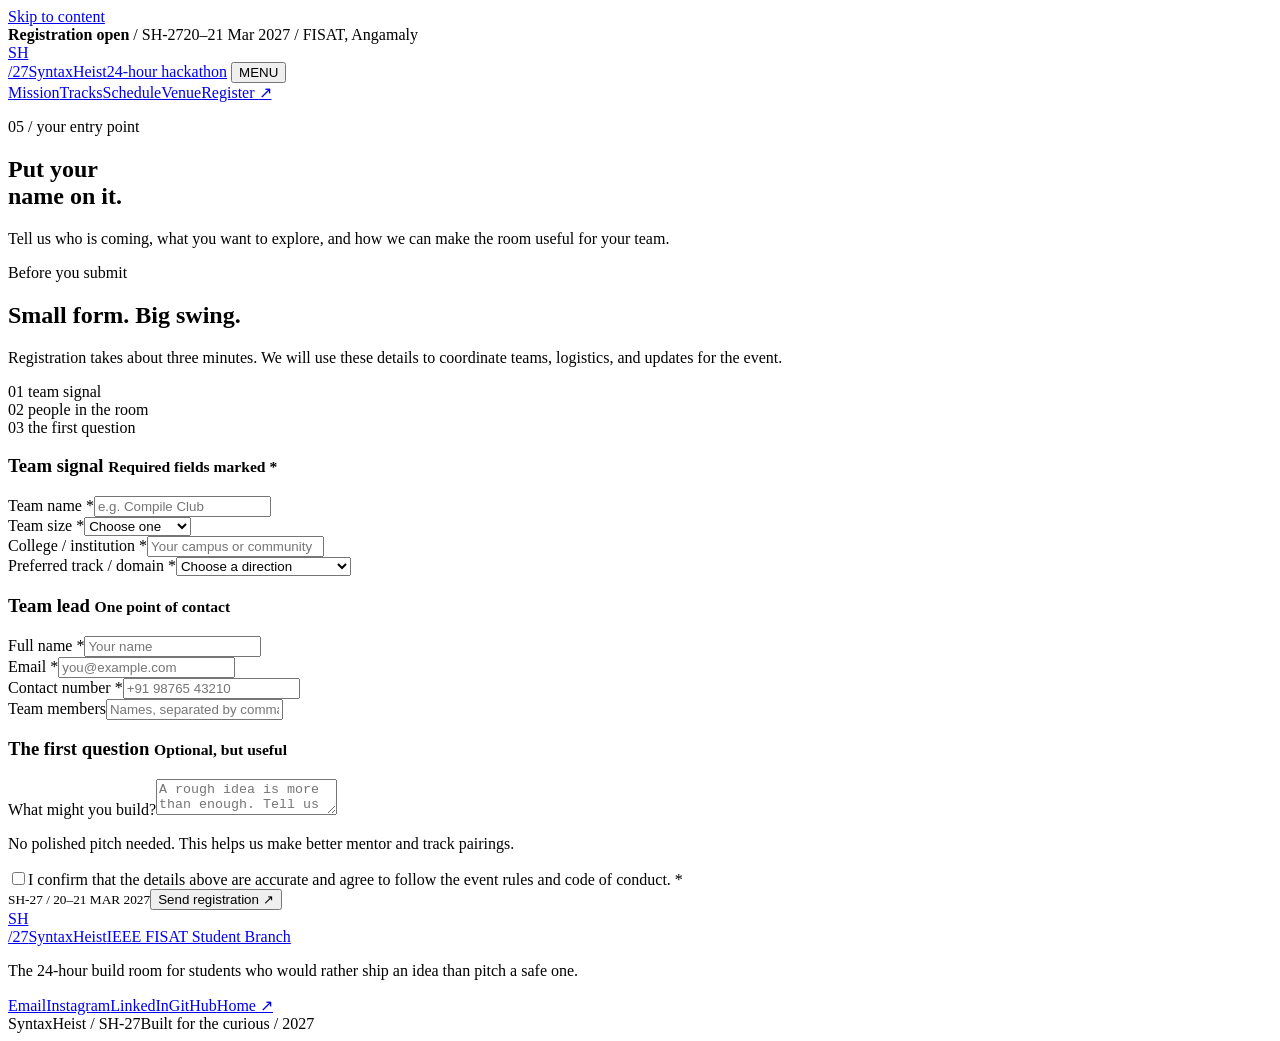
==== public/register.html @ 9d6cf353 "Build SyntaxHeist hackathon website" ====
<!doctype html>
<html lang="en">
<head>
  <meta charset="utf-8">
  <meta name="viewport" content="width=device-width, initial-scale=1">
  <meta name="description" content="Register your team for SyntaxHeist, a 24-hour hackathon by IEEE FISAT Student Branch.">
  <title>Register — SyntaxHeist</title>
  <link rel="stylesheet" href="/styles.css">
  <script src="/script.js" defer></script>
</head>
<body>
  <a class="skip-link" href="#main-content">Skip to content</a>
  <div class="page-shell">
    <div class="announcement"><div class="wrap"><span><strong>Registration open</strong> / SH-27</span><span>20–21 Mar 2027 / FISAT, Angamaly</span></div></div>
    <header class="site-header">
      <div class="wrap header-inner">
        <a class="brand" href="/" aria-label="SyntaxHeist home"><span class="brand-mark">SH<br><span>/27</span></span><span class="brand-text">SyntaxHeist<span>24-hour hackathon</span></span></a>
        <button class="menu-toggle" type="button" data-menu-toggle aria-expanded="false" aria-label="Open navigation">MENU</button>
        <nav class="site-nav" data-site-nav aria-label="Primary navigation"><a href="/#mission">Mission</a><a href="/#tracks">Tracks</a><a href="/#schedule">Schedule</a><a href="/#venue">Venue</a><a class="nav-cta" href="/register.html" aria-current="page">Register <span aria-hidden="true">↗</span></a></nav>
      </div>
    </header>

    <main id="main-content">
      <section class="page-intro">
        <div class="wrap"><p class="eyebrow">05 / your entry point</p><h1>Put your<br><span class="signal">name on it.</span></h1><p class="page-intro-dek">Tell us who is coming, what you want to explore, and how we can make the room useful for your team.</p></div>
      </section>

      <section class="form-section" aria-labelledby="registration-title">
        <div class="wrap form-shell">
          <aside class="form-aside"><p class="eyebrow">Before you submit</p><h2 id="registration-title">Small form. Big swing.</h2><p>Registration takes about three minutes. We will use these details to coordinate teams, logistics, and updates for the event.</p><div class="form-steps"><div class="form-step"><span>01</span> team signal</div><div class="form-step"><span>02</span> people in the room</div><div class="form-step"><span>03</span> the first question</div></div></aside>
          <div>
            <form class="form" data-registration-form novalidate>
              <div class="form-grid">
                <h3 class="form-section-title">Team signal <small>Required fields marked *</small></h3>
                <div class="field"><label for="teamName">Team name <span>*</span></label><input id="teamName" name="teamName" type="text" required placeholder="e.g. Compile Club"><span class="field-error" data-error-for="teamName"></span></div>
                <div class="field"><label for="teamSize">Team size <span>*</span></label><select id="teamSize" name="teamSize" required><option value="">Choose one</option><option value="1">1 — solo build</option><option value="2">2 people</option><option value="3">3 people</option><option value="4">4 people</option></select><span class="field-error" data-error-for="teamSize"></span></div>
                <div class="field"><label for="institution">College / institution <span>*</span></label><input id="institution" name="institution" type="text" required placeholder="Your campus or community"><span class="field-error" data-error-for="institution"></span></div>
                <div class="field"><label for="track">Preferred track / domain <span>*</span></label><select id="track" name="track" required><option value="">Choose a direction</option><option value="human-systems">People, access, care</option><option value="planet-place">Climate, campus, city</option><option value="open-infrastructure">Open infrastructure</option><option value="wildcard">Wildcard / something else</option></select><span class="field-error" data-error-for="track"></span></div>

                <h3 class="form-section-title">Team lead <small>One point of contact</small></h3>
                <div class="field"><label for="leaderName">Full name <span>*</span></label><input id="leaderName" name="leaderName" type="text" required autocomplete="name" placeholder="Your name"><span class="field-error" data-error-for="leaderName"></span></div>
                <div class="field"><label for="leaderEmail">Email <span>*</span></label><input id="leaderEmail" name="leaderEmail" type="email" required autocomplete="email" placeholder="you@example.com"><span class="field-error" data-error-for="leaderEmail"></span></div>
                <div class="field"><label for="contactNumber">Contact number <span>*</span></label><input id="contactNumber" name="contactNumber" type="tel" required autocomplete="tel" inputmode="tel" pattern="\+?[0-9\s()-]{7,18}" placeholder="+91 98765 43210"><span class="field-error" data-error-for="contactNumber"></span></div>
                <div class="field"><label for="members">Team members</label><input id="members" name="members" type="text" placeholder="Names, separated by commas"><span class="field-error" data-error-for="members"></span></div>

                <h3 class="form-section-title">The first question <small>Optional, but useful</small></h3>
                <div class="field full"><label for="idea">What might you build?</label><textarea id="idea" name="idea" placeholder="A rough idea is more than enough. Tell us what you keep thinking about."></textarea><span class="field-error" data-error-for="idea"></span></div>
                <p class="form-note">No polished pitch needed. This helps us make better mentor and track pairings.</p>
                <div class="check-field"><input id="rules" name="rules" type="checkbox" required><label for="rules">I confirm that the details above are accurate and agree to follow the event rules and code of conduct. <span>*</span></label></div>
                <div class="form-actions"><small>SH-27 / 20–21 MAR 2027</small><button class="button button-primary" type="submit">Send registration <span aria-hidden="true">↗</span></button></div>
              </div>
            </form>
            <div class="form-success" data-form-success hidden role="status" aria-live="polite"><p class="eyebrow">Signal received / 200 OK</p><h2>You’re on the list.</h2><p>Thanks for raising your hand. We have your registration details locally for this demo flow. The IEEE FISAT Student Branch team will follow up with event logistics and next steps.</p><a class="button button-ghost" href="/">Return to the brief <span aria-hidden="true">↗</span></a></div>
          </div>
        </div>
      </section>
    </main>

    <footer class="site-footer"><div class="wrap"><div class="footer-top"><div><a class="brand" href="/" aria-label="SyntaxHeist home"><span class="brand-mark">SH<br><span>/27</span></span><span class="brand-text">SyntaxHeist<span>IEEE FISAT Student Branch</span></span></a><p class="footer-note">The 24-hour build room for students who would rather ship an idea than pitch a safe one.</p></div><div class="footer-links"><a href="mailto:ieeefisat@fisat.ac.in">Email</a><a href="https://www.instagram.com/ieeefisat/" target="_blank" rel="noreferrer">Instagram</a><a href="https://www.linkedin.com/company/ieee-fisat-student-branch/" target="_blank" rel="noreferrer">LinkedIn</a><a href="https://github.com/IEEE-FISAT-Student-Branch" target="_blank" rel="noreferrer">GitHub</a><a href="/">Home ↗</a></div></div><div class="footer-bottom"><span>SyntaxHeist / SH-27</span><span>Built for the curious / 2027</span></div></div></footer>
  </div>
</body>
</html>
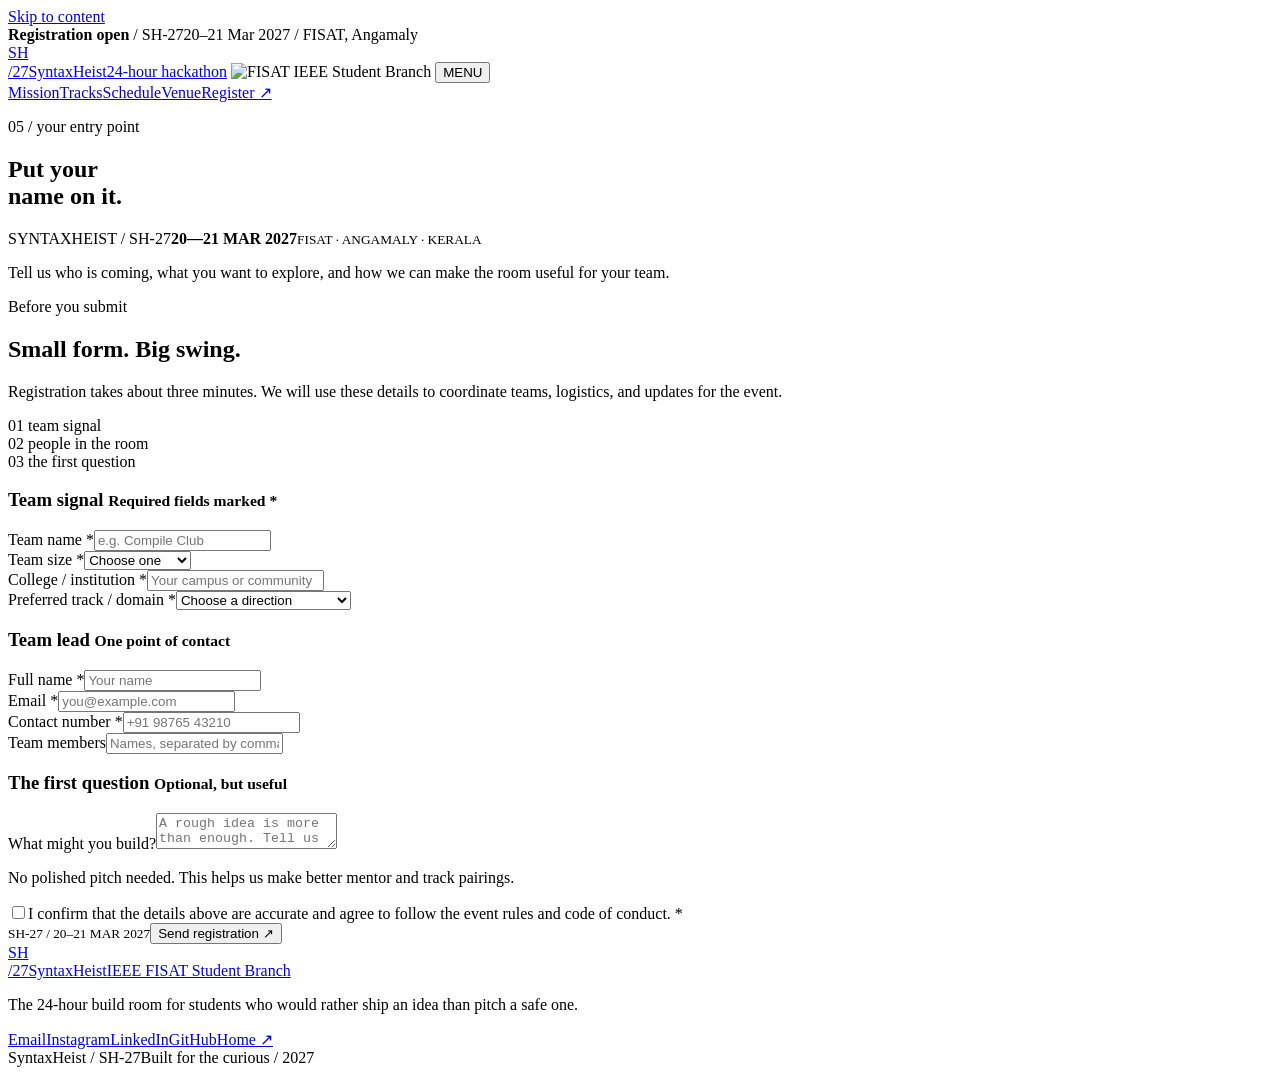
==== commit 3143c068: "Refine SyntaxHeist event UI" ====
--- a/public/register.html
+++ b/public/register.html
@@ -15,6 +15,7 @@
     <header class="site-header">
       <div class="wrap header-inner">
         <a class="brand" href="/" aria-label="SyntaxHeist home"><span class="brand-mark">SH<br><span>/27</span></span><span class="brand-text">SyntaxHeist<span>24-hour hackathon</span></span></a>
+        <img class="organizer-logo" src="/assets/fisat-ieee-student-branch.jpg" alt="FISAT IEEE Student Branch">
         <button class="menu-toggle" type="button" data-menu-toggle aria-expanded="false" aria-label="Open navigation">MENU</button>
         <nav class="site-nav" data-site-nav aria-label="Primary navigation"><a href="/#mission">Mission</a><a href="/#tracks">Tracks</a><a href="/#schedule">Schedule</a><a href="/#venue">Venue</a><a class="nav-cta" href="/register.html" aria-current="page">Register <span aria-hidden="true">↗</span></a></nav>
       </div>
@@ -22,7 +23,7 @@
 
     <main id="main-content">
       <section class="page-intro">
-        <div class="wrap"><p class="eyebrow">05 / your entry point</p><h1>Put your<br><span class="signal">name on it.</span></h1><p class="page-intro-dek">Tell us who is coming, what you want to explore, and how we can make the room useful for your team.</p></div>
+        <div class="wrap"><p class="eyebrow">05 / your entry point</p><div class="page-intro-row"><h1>Put your<br><span class="signal">name on it.</span></h1><div class="intro-ticket"><span>SYNTAXHEIST / SH-27</span><strong>20—21 MAR 2027</strong><small>FISAT · ANGAMALY · KERALA</small></div></div><p class="page-intro-dek">Tell us who is coming, what you want to explore, and how we can make the room useful for your team.</p></div>
       </section>
 
       <section class="form-section" aria-labelledby="registration-title">
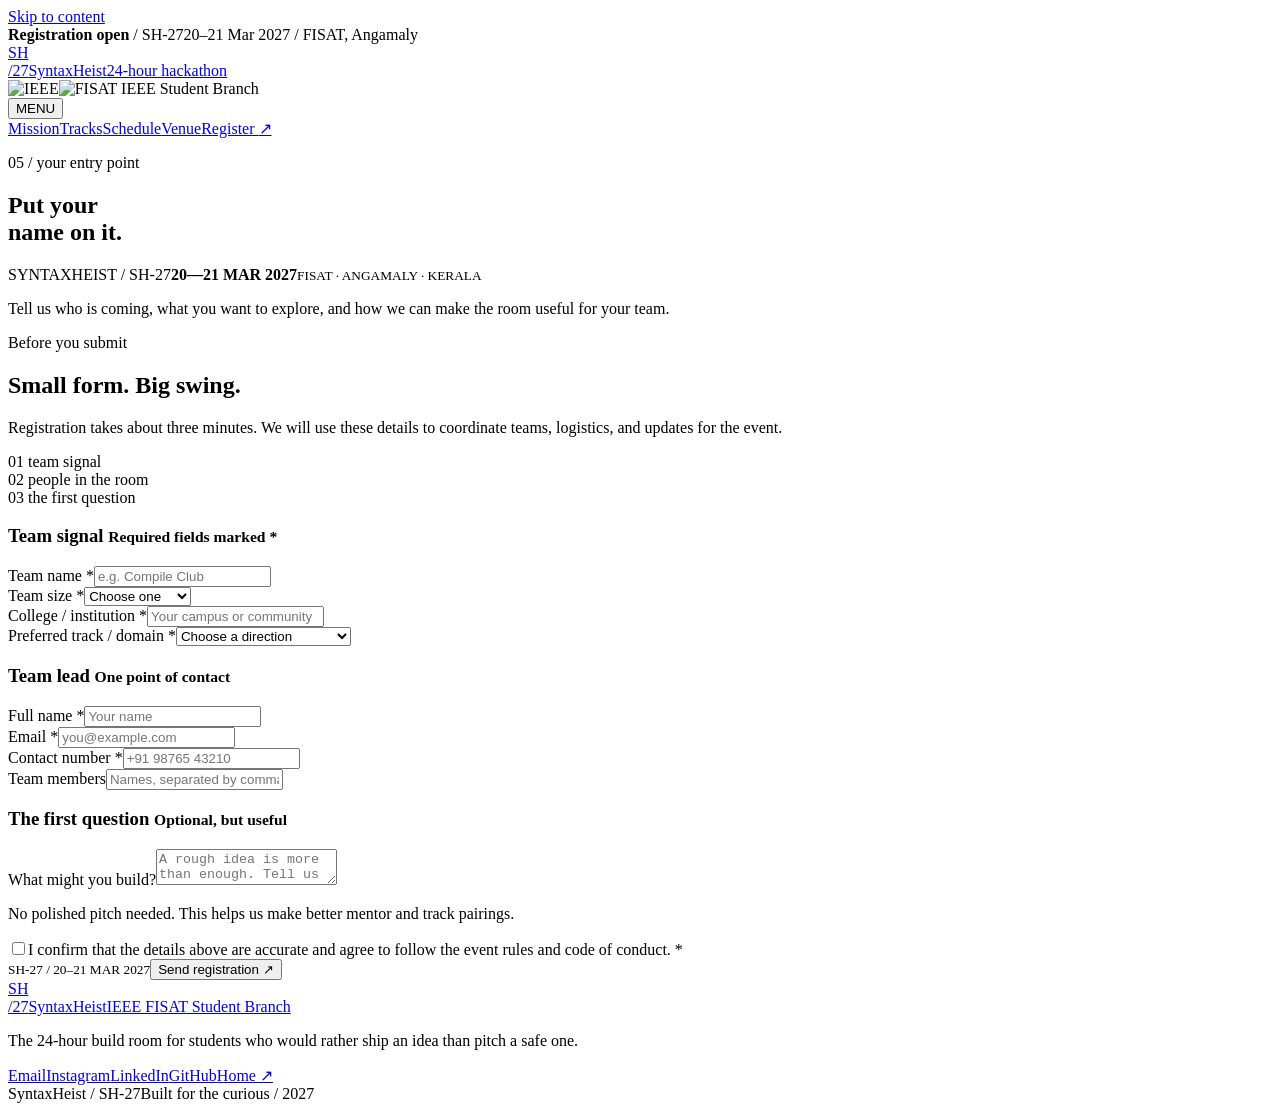
==== commit 1d9246a8: "Fix official IEEE and FISAT logo lockup" ====
--- a/public/register.html
+++ b/public/register.html
@@ -15,7 +15,7 @@
     <header class="site-header">
       <div class="wrap header-inner">
         <a class="brand" href="/" aria-label="SyntaxHeist home"><span class="brand-mark">SH<br><span>/27</span></span><span class="brand-text">SyntaxHeist<span>24-hour hackathon</span></span></a>
-        <img class="organizer-logo" src="/assets/fisat-ieee-student-branch.jpg" alt="FISAT IEEE Student Branch">
+        <div class="organizer-logo-plate" aria-label="IEEE FISAT Student Branch"><img class="ieee-logo" src="/assets/ieee-master-brand.png" alt="IEEE"><span class="logo-rule" aria-hidden="true"></span><img class="fisat-logo" src="/assets/fisat-ieee-student-branch.png" alt="FISAT IEEE Student Branch"></div>
         <button class="menu-toggle" type="button" data-menu-toggle aria-expanded="false" aria-label="Open navigation">MENU</button>
         <nav class="site-nav" data-site-nav aria-label="Primary navigation"><a href="/#mission">Mission</a><a href="/#tracks">Tracks</a><a href="/#schedule">Schedule</a><a href="/#venue">Venue</a><a class="nav-cta" href="/register.html" aria-current="page">Register <span aria-hidden="true">↗</span></a></nav>
       </div>
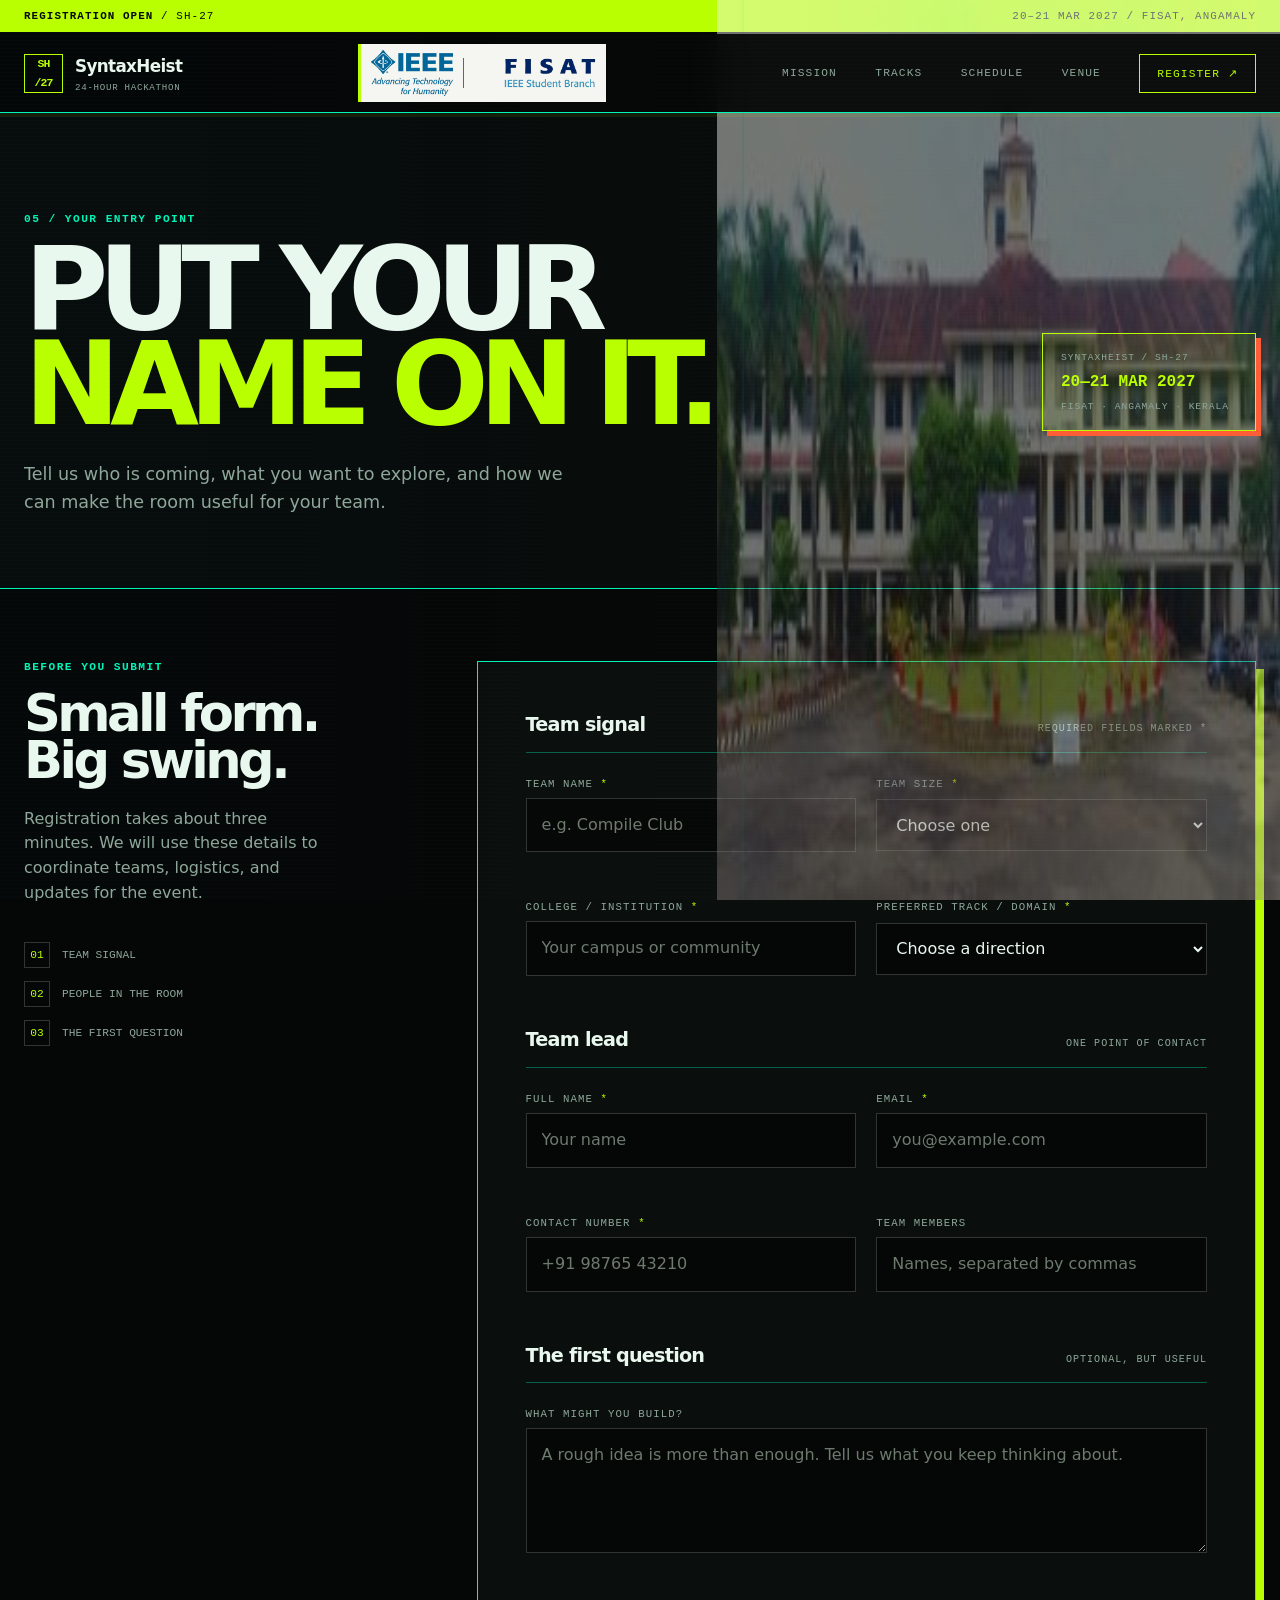
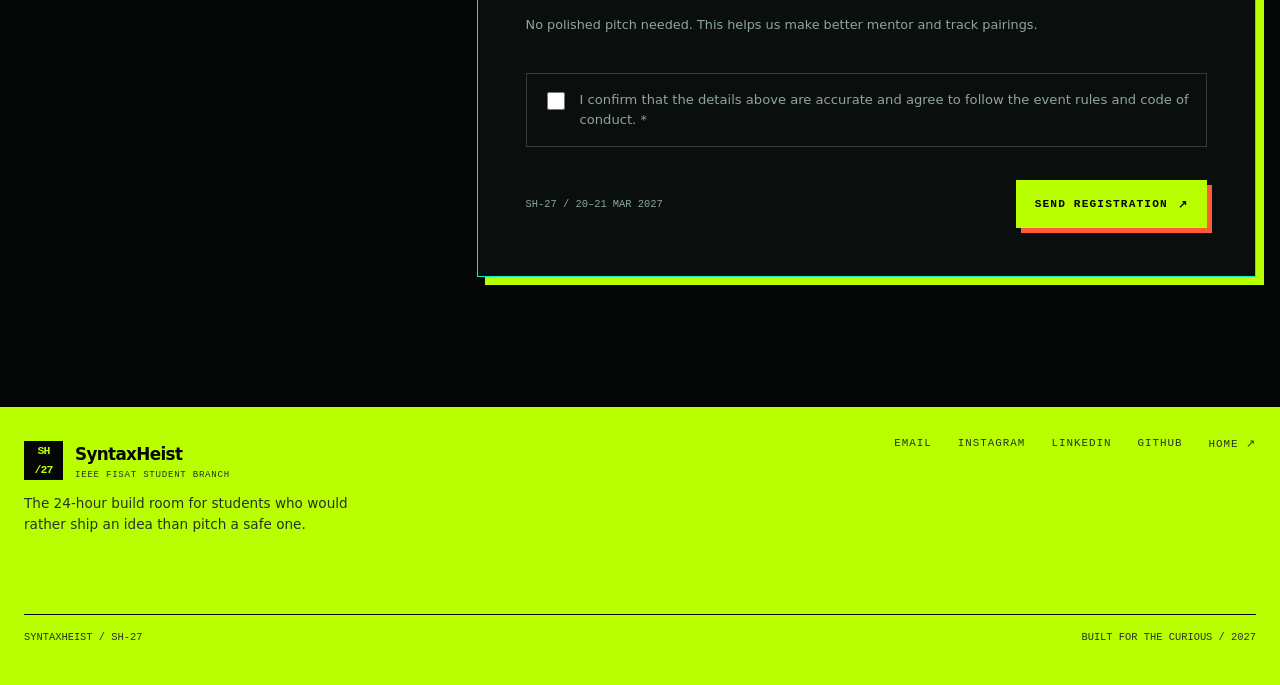
==== commit c2d90492: "Fix GitHub Pages project asset paths" ====
--- a/public/register.html
+++ b/public/register.html
@@ -5,8 +5,8 @@
   <meta name="viewport" content="width=device-width, initial-scale=1">
   <meta name="description" content="Register your team for SyntaxHeist, a 24-hour hackathon by IEEE FISAT Student Branch.">
   <title>Register — SyntaxHeist</title>
-  <link rel="stylesheet" href="/styles.css">
-  <script src="/script.js" defer></script>
+  <link rel="stylesheet" href="./styles.css">
+  <script src="./script.js" defer></script>
 </head>
 <body>
   <a class="skip-link" href="#main-content">Skip to content</a>
@@ -14,10 +14,10 @@
     <div class="announcement"><div class="wrap"><span><strong>Registration open</strong> / SH-27</span><span>20–21 Mar 2027 / FISAT, Angamaly</span></div></div>
     <header class="site-header">
       <div class="wrap header-inner">
-        <a class="brand" href="/" aria-label="SyntaxHeist home"><span class="brand-mark">SH<br><span>/27</span></span><span class="brand-text">SyntaxHeist<span>24-hour hackathon</span></span></a>
-        <div class="organizer-logo-plate" aria-label="IEEE FISAT Student Branch"><img class="ieee-logo" src="/assets/ieee-master-brand.png" alt="IEEE"><span class="logo-rule" aria-hidden="true"></span><img class="fisat-logo" src="/assets/fisat-ieee-student-branch.png" alt="FISAT IEEE Student Branch"></div>
+        <a class="brand" href="./" aria-label="SyntaxHeist home"><span class="brand-mark">SH<br><span>/27</span></span><span class="brand-text">SyntaxHeist<span>24-hour hackathon</span></span></a>
+        <div class="organizer-logo-plate" aria-label="IEEE FISAT Student Branch"><img class="ieee-logo" src="./assets/ieee-master-brand.png" alt="IEEE"><span class="logo-rule" aria-hidden="true"></span><img class="fisat-logo" src="./assets/fisat-ieee-student-branch.png" alt="FISAT IEEE Student Branch"></div>
         <button class="menu-toggle" type="button" data-menu-toggle aria-expanded="false" aria-label="Open navigation">MENU</button>
-        <nav class="site-nav" data-site-nav aria-label="Primary navigation"><a href="/#mission">Mission</a><a href="/#tracks">Tracks</a><a href="/#schedule">Schedule</a><a href="/#venue">Venue</a><a class="nav-cta" href="/register.html" aria-current="page">Register <span aria-hidden="true">↗</span></a></nav>
+        <nav class="site-nav" data-site-nav aria-label="Primary navigation"><a href="./#mission">Mission</a><a href="./#tracks">Tracks</a><a href="./#schedule">Schedule</a><a href="./#venue">Venue</a><a class="nav-cta" href="./register.html" aria-current="page">Register <span aria-hidden="true">↗</span></a></nav>
       </div>
     </header>
 
@@ -51,13 +51,13 @@
                 <div class="form-actions"><small>SH-27 / 20–21 MAR 2027</small><button class="button button-primary" type="submit">Send registration <span aria-hidden="true">↗</span></button></div>
               </div>
             </form>
-            <div class="form-success" data-form-success hidden role="status" aria-live="polite"><p class="eyebrow">Signal received / 200 OK</p><h2>You’re on the list.</h2><p>Thanks for raising your hand. We have your registration details locally for this demo flow. The IEEE FISAT Student Branch team will follow up with event logistics and next steps.</p><a class="button button-ghost" href="/">Return to the brief <span aria-hidden="true">↗</span></a></div>
+            <div class="form-success" data-form-success hidden role="status" aria-live="polite"><p class="eyebrow">Signal received / 200 OK</p><h2>You’re on the list.</h2><p>Thanks for raising your hand. We have your registration details locally for this demo flow. The IEEE FISAT Student Branch team will follow up with event logistics and next steps.</p><a class="button button-ghost" href="./">Return to the brief <span aria-hidden="true">↗</span></a></div>
           </div>
         </div>
       </section>
     </main>
 
-    <footer class="site-footer"><div class="wrap"><div class="footer-top"><div><a class="brand" href="/" aria-label="SyntaxHeist home"><span class="brand-mark">SH<br><span>/27</span></span><span class="brand-text">SyntaxHeist<span>IEEE FISAT Student Branch</span></span></a><p class="footer-note">The 24-hour build room for students who would rather ship an idea than pitch a safe one.</p></div><div class="footer-links"><a href="mailto:ieeefisat@fisat.ac.in">Email</a><a href="https://www.instagram.com/ieeefisat/" target="_blank" rel="noreferrer">Instagram</a><a href="https://www.linkedin.com/company/ieee-fisat-student-branch/" target="_blank" rel="noreferrer">LinkedIn</a><a href="https://github.com/IEEE-FISAT-Student-Branch" target="_blank" rel="noreferrer">GitHub</a><a href="/">Home ↗</a></div></div><div class="footer-bottom"><span>SyntaxHeist / SH-27</span><span>Built for the curious / 2027</span></div></div></footer>
+    <footer class="site-footer"><div class="wrap"><div class="footer-top"><div><a class="brand" href="./" aria-label="SyntaxHeist home"><span class="brand-mark">SH<br><span>/27</span></span><span class="brand-text">SyntaxHeist<span>IEEE FISAT Student Branch</span></span></a><p class="footer-note">The 24-hour build room for students who would rather ship an idea than pitch a safe one.</p></div><div class="footer-links"><a href="mailto:ieeefisat@fisat.ac.in">Email</a><a href="https://www.instagram.com/ieeefisat/" target="_blank" rel="noreferrer">Instagram</a><a href="https://www.linkedin.com/company/ieee-fisat-student-branch/" target="_blank" rel="noreferrer">LinkedIn</a><a href="https://github.com/IEEE-FISAT-Student-Branch" target="_blank" rel="noreferrer">GitHub</a><a href="./">Home ↗</a></div></div><div class="footer-bottom"><span>SyntaxHeist / SH-27</span><span>Built for the curious / 2027</span></div></div></footer>
   </div>
 </body>
 </html>
--- a/public/styles.css
+++ b/public/styles.css
@@ -0,0 +1,496 @@
+:root {
+  --ink: #080b0a;
+  --ink-soft: #101614;
+  --ink-raised: #17221e;
+  --paper: #eef3ea;
+  --paper-dim: #aab7a8;
+  --line: rgba(238, 243, 234, 0.19);
+  --line-dark: rgba(11, 15, 14, 0.18);
+  --signal: #c8ff4a;
+  --mint: #79f2ae;
+  --warning: #ffde7a;
+  --max: 1320px;
+  --sans: Inter, ui-sans-serif, system-ui, -apple-system, BlinkMacSystemFont, "Segoe UI", sans-serif;
+  --mono: "SFMono-Regular", Consolas, "Liberation Mono", Menlo, monospace;
+}
+
+* { box-sizing: border-box; }
+html { scroll-behavior: smooth; }
+body {
+  margin: 0;
+  background: radial-gradient(circle at 78% 7%, rgba(200,255,74,.07), transparent 22rem), var(--ink);
+  color: var(--paper);
+  font-family: var(--sans);
+  line-height: 1.55;
+  -webkit-font-smoothing: antialiased;
+}
+a { color: inherit; text-decoration: none; }
+button, input, select, textarea { font: inherit; }
+button, a { -webkit-tap-highlight-color: transparent; }
+:focus-visible { outline: 3px solid var(--signal); outline-offset: 4px; }
+::selection { background: var(--signal); color: var(--ink); }
+
+.page-shell { overflow: hidden; }
+.wrap { width: min(var(--max), calc(100% - 48px)); margin: 0 auto; }
+.mono { font-family: var(--mono); }
+.eyebrow { margin: 0 0 16px; color: var(--signal); font: 700 0.7rem/1.2 var(--mono); letter-spacing: 0.13em; text-transform: uppercase; }
+.muted { color: var(--paper-dim); }
+.skip-link { position: fixed; top: 12px; left: 12px; z-index: 20; padding: 10px 14px; background: var(--signal); color: var(--ink); transform: translateY(-180%); }
+.skip-link:focus { transform: translateY(0); }
+
+.announcement { border-bottom: 1px solid var(--line); background: var(--ink-soft); color: var(--paper-dim); font: 0.68rem var(--mono); letter-spacing: 0.1em; text-transform: uppercase; }
+.announcement .wrap { display: flex; justify-content: space-between; gap: 18px; padding: 10px 0; }
+.announcement strong { color: var(--signal); font-weight: 700; }
+
+.site-header { position: sticky; top: 0; z-index: 10; border-bottom: 1px solid var(--line); background: rgba(8, 11, 10, 0.82); backdrop-filter: blur(18px); }
+.header-inner { display: flex; align-items: center; justify-content: space-between; min-height: 78px; gap: 28px; }
+.brand { display: inline-flex; align-items: center; gap: 12px; font-weight: 800; letter-spacing: -0.04em; }
+.brand-mark { display: grid; place-items: center; width: 39px; height: 39px; border: 1px solid var(--signal); color: var(--signal); font: 700 0.72rem var(--mono); letter-spacing: -0.08em; }
+.brand-text { font-size: 1.05rem; }
+.brand-text span { display: block; margin-top: 2px; color: var(--paper-dim); font: 0.57rem var(--mono); letter-spacing: 0.08em; text-transform: uppercase; }
+.organizer-logo { width: 154px; height: 38px; margin-left: auto; object-fit: contain; object-position: right center; filter: grayscale(1) brightness(1.65); mix-blend-mode: screen; opacity: .8; }
+.site-nav { display: flex; align-items: center; gap: clamp(18px, 3vw, 40px); }
+.site-nav a { color: var(--paper-dim); font: 0.7rem var(--mono); letter-spacing: 0.1em; text-transform: uppercase; }
+.site-nav a:hover { color: var(--signal); }
+.site-nav .nav-cta { padding: 12px 17px; border: 1px solid var(--signal); color: var(--signal); }
+.site-nav .nav-cta:hover { background: var(--signal); color: var(--ink); }
+.menu-toggle { display: none; border: 1px solid var(--line); background: transparent; color: var(--paper); padding: 10px; }
+
+.hero { position: relative; padding: clamp(64px, 9vw, 118px) 0 110px; border-bottom: 1px solid var(--line); }
+.hero::before { position: absolute; inset: 0; z-index: -1; background-image: linear-gradient(rgba(200,255,74,.045) 1px, transparent 1px), linear-gradient(90deg, rgba(200,255,74,.045) 1px, transparent 1px); background-size: 64px 64px; mask-image: linear-gradient(to bottom, black, transparent 78%); content: ""; }
+.hero::after { position: absolute; top: 18%; right: -12%; width: 55vw; height: 55vw; max-width: 740px; max-height: 740px; z-index: -1; border: 1px solid rgba(200,255,74,.11); border-radius: 50%; box-shadow: 0 0 0 50px rgba(200,255,74,.025), 0 0 0 100px rgba(200,255,74,.017); content: ""; }
+.hero-grid { display: grid; grid-template-columns: minmax(0, 1.08fr) minmax(330px, 0.92fr); align-items: end; gap: clamp(36px, 8vw, 120px); }
+.hero-copy { max-width: 720px; }
+.hero h1 { max-width: 710px; margin: 0; font-size: clamp(4.4rem, 11vw, 9.7rem); line-height: 0.82; letter-spacing: -0.09em; text-transform: uppercase; }
+.hero h1 .outline { color: transparent; -webkit-text-stroke: 1px rgba(238,243,234,.55); }
+.hero h1 .signal { color: var(--signal); }
+.hero-stamp { display: inline-grid; grid-template-columns: auto auto auto; align-items: center; gap: 13px; margin: 24px 0 18px; padding: 8px 11px; border: 1px solid rgba(200,255,74,.35); color: var(--paper-dim); font: .62rem var(--mono); letter-spacing: .11em; text-transform: uppercase; }
+.hero-stamp strong { color: var(--signal); font-weight: 700; }
+.hero-dek { max-width: 520px; margin: 34px 0 0; color: var(--paper-dim); font-size: clamp(1.05rem, 1.8vw, 1.35rem); }
+.hero-actions { display: flex; flex-wrap: wrap; align-items: center; gap: 18px; margin-top: 36px; }
+.button { display: inline-flex; align-items: center; justify-content: center; min-height: 48px; gap: 10px; padding: 0 18px; border: 1px solid transparent; cursor: pointer; font: 700 0.7rem var(--mono); letter-spacing: .1em; text-transform: uppercase; transition: transform .18s ease, background .18s ease, color .18s ease, border-color .18s ease; }
+.button:hover { transform: translateY(-3px); }
+.button-primary { background: var(--signal); color: var(--ink); }
+.button-primary:hover { background: var(--paper); }
+.button-ghost { border-color: var(--line); color: var(--paper); }
+.button-ghost:hover { border-color: var(--signal); color: var(--signal); }
+.text-link { border-bottom: 1px solid currentColor; color: var(--signal); font: 700 .73rem var(--mono); letter-spacing: .08em; text-transform: uppercase; }
+.text-link:hover { color: var(--paper); }
+.hero-meta { display: grid; grid-template-columns: repeat(3, 1fr); max-width: 600px; margin-top: 50px; border-top: 1px solid var(--line); border-bottom: 1px solid var(--line); }
+.hero-meta div { display: grid; gap: 8px; padding: 15px 14px 14px 0; border-right: 1px solid var(--line); }
+.hero-meta div + div { padding-left: 14px; }
+.hero-meta div:last-child { border-right: 0; }
+.hero-meta span { color: var(--signal); font: .6rem var(--mono); letter-spacing: .12em; }
+.hero-meta strong { color: var(--paper); font-size: .86rem; letter-spacing: -.02em; }
+
+.hero-console { position: relative; min-height: 392px; padding: 24px; border: 1px solid var(--line); background: linear-gradient(145deg, rgba(23,34,30,.92), rgba(10,14,13,.88)); box-shadow: 18px 18px 0 rgba(200,255,74,.05); }
+.hero-console::before, .hero-console::after { position: absolute; width: 13px; height: 13px; border-color: var(--signal); border-style: solid; content: ""; }
+.hero-console::before { top: -1px; left: -1px; border-width: 1px 0 0 1px; }
+.hero-console::after { right: -1px; bottom: -1px; border-width: 0 1px 1px 0; }
+.console-top { display: flex; justify-content: space-between; padding-bottom: 14px; border-bottom: 1px solid var(--line); color: var(--paper-dim); font: .65rem var(--mono); letter-spacing: .08em; text-transform: uppercase; }
+.organizer-lockup { display: flex; align-items: center; gap: 12px; margin-top: 18px; color: var(--paper-dim); font: .6rem var(--mono); letter-spacing: .08em; text-transform: uppercase; }
+.organizer-lockup img { width: 116px; height: 29px; object-fit: contain; object-position: left center; filter: grayscale(1) brightness(1.8); mix-blend-mode: screen; opacity: .76; }
+.live-dot { display: inline-block; width: 7px; height: 7px; margin-right: 8px; border-radius: 50%; background: var(--signal); box-shadow: 0 0 0 5px rgba(200,255,74,.12); animation: pulse 2.2s ease-in-out infinite; }
+.console-time { display: grid; grid-template-columns: repeat(3, 1fr); gap: 8px; margin: 38px 0 30px; }
+.time-block { position: relative; padding: 18px 12px 14px; background: var(--ink); text-align: center; }
+.time-block::before { position: absolute; top: 0; right: 0; width: 7px; height: 7px; background: var(--signal); content: ""; }
+.time-block strong { display: block; color: var(--signal); font: 700 clamp(2.6rem, 5vw, 4rem)/1 var(--mono); letter-spacing: -.12em; }
+.time-block span { display: block; margin-top: 10px; color: var(--paper-dim); font: .62rem var(--mono); letter-spacing: .12em; text-transform: uppercase; }
+.console-log { display: grid; gap: 12px; color: var(--paper-dim); font: .7rem/1.35 var(--mono); }
+.console-log p { margin: 0; }
+.console-log b { color: var(--mint); font-weight: 400; }
+.console-log .cursor { color: var(--signal); }
+
+.section { padding: clamp(78px, 10vw, 132px) 0; border-bottom: 1px solid var(--line); }
+.section-heading { display: grid; grid-template-columns: minmax(200px, .55fr) minmax(0, 1fr); gap: 40px; margin-bottom: 58px; }
+.section-heading h2 { max-width: 650px; margin: 0; font-size: clamp(2.4rem, 5vw, 5.2rem); line-height: .92; letter-spacing: -.07em; text-wrap: balance; }
+.section-heading .lead { max-width: 550px; margin: 0; color: var(--paper-dim); font-size: 1.08rem; }
+.rule-label { display: flex; align-items: center; gap: 10px; color: var(--paper-dim); font: .68rem var(--mono); letter-spacing: .1em; text-transform: uppercase; }
+.rule-label::before { display: block; width: 24px; height: 1px; background: var(--signal); content: ""; }
+
+.facts { display: grid; grid-template-columns: repeat(4, 1fr); border-top: 1px solid var(--line); border-bottom: 1px solid var(--line); }
+.fact { min-height: 132px; padding: 24px; border-right: 1px solid var(--line); }
+.fact:last-child { border-right: 0; }
+.fact strong { display: block; margin-bottom: 12px; color: var(--signal); font-size: 1.35rem; line-height: 1.1; letter-spacing: -.04em; }
+.fact span { color: var(--paper-dim); font: .68rem/1.4 var(--mono); letter-spacing: .08em; text-transform: uppercase; }
+
+.about-layout { display: grid; grid-template-columns: .75fr 1.25fr; gap: clamp(36px, 9vw, 140px); align-items: start; }
+.about-layout .big-note { margin: 0; font-size: clamp(2rem, 4vw, 4rem); line-height: .98; letter-spacing: -.07em; }
+.about-copy { max-width: 590px; color: var(--paper-dim); }
+.about-copy p { margin: 0 0 20px; }
+.about-copy .callout { padding: 20px 0 0 20px; border-left: 2px solid var(--signal); color: var(--paper); }
+
+.track-grid { display: grid; grid-template-columns: repeat(2, 1fr); gap: 1px; border: 1px solid var(--line); background: var(--line); }
+.track { position: relative; min-height: 238px; padding: 28px; background: var(--ink); transition: background .2s ease, transform .2s ease; }
+.track:hover { z-index: 1; background: var(--ink-raised); transform: translateY(-4px); }
+.track::after { position: absolute; top: 28px; right: 28px; color: var(--signal); font: .7rem var(--mono); content: attr(data-index); }
+.track h3 { max-width: 320px; margin: 62px 0 12px; font-size: clamp(1.55rem, 3vw, 2.4rem); line-height: .98; letter-spacing: -.06em; }
+.track p { max-width: 370px; margin: 0; color: var(--paper-dim); }
+.track .track-tag { color: var(--mint); font: .65rem var(--mono); letter-spacing: .12em; text-transform: uppercase; }
+
+.prize-layout { display: grid; grid-template-columns: 1.15fr .85fr; gap: 1px; border: 1px solid var(--line); background: var(--line); }
+.prize-feature, .prize-list { background: var(--ink); }
+.prize-feature { min-height: 360px; padding: 36px; display: flex; flex-direction: column; justify-content: space-between; }
+.prize-feature .amount { color: var(--signal); font: 700 clamp(4rem, 9vw, 8rem)/.9 var(--mono); letter-spacing: -.15em; }
+.prize-feature h3 { max-width: 410px; margin: 0; font-size: 2rem; line-height: .95; letter-spacing: -.06em; }
+.prize-list { display: grid; }
+.prize-row { display: grid; grid-template-columns: 70px 1fr; align-items: center; gap: 15px; min-height: 90px; padding: 18px 24px; border-bottom: 1px solid var(--line); }
+.prize-row:last-child { border-bottom: 0; }
+.prize-row strong { color: var(--signal); font: 1rem var(--mono); }
+.prize-row h4 { margin: 0 0 3px; font-size: 1rem; }
+.prize-row p { margin: 0; color: var(--paper-dim); font-size: .84rem; }
+
+.timeline { border-left: 1px solid var(--line); }
+.timeline-item { display: grid; grid-template-columns: 140px 1fr 1fr; gap: 28px; padding: 28px 0 28px 30px; border-bottom: 1px solid var(--line); }
+.timeline-item:last-child { border-bottom: 0; }
+.timeline-time { color: var(--signal); font: 700 .75rem var(--mono); letter-spacing: .05em; }
+.timeline-item h3 { margin: 0; font-size: 1.3rem; line-height: 1.1; letter-spacing: -.04em; }
+.timeline-item p { margin: 0; color: var(--paper-dim); }
+
+.venue-band { display: grid; grid-template-columns: 1fr .8fr; gap: clamp(40px, 10vw, 160px); align-items: end; }
+.venue-band h2 { max-width: 620px; margin: 0 0 26px; font-size: clamp(3rem, 7vw, 7.3rem); line-height: .84; letter-spacing: -.09em; }
+.venue-band address { max-width: 420px; color: var(--paper-dim); font-style: normal; }
+.venue-card { min-height: 275px; padding: 25px; border: 1px solid var(--line); background: radial-gradient(circle at 72% 28%, rgba(200,255,74,.17), transparent 30%), var(--ink-raised); box-shadow: 18px 18px 0 rgba(200,255,74,.05); }
+.venue-photo { display: block; width: 100%; height: 88px; object-fit: cover; filter: grayscale(1) contrast(1.15); opacity: .78; }
+.venue-map { display: flex; align-items: flex-end; justify-content: space-between; min-height: 225px; background-image: linear-gradient(rgba(238,243,234,.09) 1px, transparent 1px), linear-gradient(90deg, rgba(238,243,234,.09) 1px, transparent 1px); background-size: 31px 31px; }
+.venue-pin { display: grid; place-items: center; width: 54px; height: 54px; margin: auto; border: 1px solid var(--signal); border-radius: 50%; background: var(--signal); color: var(--ink); font: .7rem var(--mono); box-shadow: 0 0 0 12px rgba(200,255,74,.1); }
+.venue-meta { margin-top: 15px; color: var(--paper-dim); font: .66rem var(--mono); letter-spacing: .08em; text-transform: uppercase; }
+
+.faq-grid { display: grid; grid-template-columns: .5fr 1.5fr; gap: 80px; }
+.faq-intro h2 { margin: 0; font-size: clamp(2.4rem, 5vw, 5rem); line-height: .9; letter-spacing: -.08em; }
+.faq-list details { border-top: 1px solid var(--line); }
+.faq-list details:last-child { border-bottom: 1px solid var(--line); }
+.faq-list summary { display: flex; justify-content: space-between; gap: 20px; padding: 22px 0; cursor: pointer; list-style: none; font-size: 1.1rem; font-weight: 700; letter-spacing: -.03em; }
+.faq-list summary::-webkit-details-marker { display: none; }
+.faq-list summary::after { color: var(--signal); font: 1rem var(--mono); content: "+"; }
+.faq-list details[open] summary::after { content: "−"; }
+.faq-list details p { max-width: 690px; margin: -4px 0 24px; color: var(--paper-dim); }
+
+.site-footer { padding: 30px 0 42px; background: var(--ink-soft); }
+.footer-top { display: flex; justify-content: space-between; gap: 32px; align-items: flex-start; }
+.footer-note { max-width: 330px; color: var(--paper-dim); font-size: .85rem; }
+.footer-links { display: flex; flex-wrap: wrap; justify-content: flex-end; gap: 14px 26px; }
+.footer-links a { color: var(--paper-dim); font: .68rem var(--mono); letter-spacing: .09em; text-transform: uppercase; }
+.footer-links a:hover { color: var(--signal); }
+.footer-bottom { display: flex; justify-content: space-between; gap: 20px; margin-top: 65px; padding-top: 16px; border-top: 1px solid var(--line); color: var(--paper-dim); font: .65rem var(--mono); text-transform: uppercase; }
+
+.page-intro { padding: 100px 0 72px; border-bottom: 1px solid var(--line); background: linear-gradient(90deg, transparent 0 58%, rgba(200,255,74,.045) 58% 58.1%, transparent 58.1%); }
+.page-intro-row { display: flex; align-items: flex-end; justify-content: space-between; gap: 36px; }
+.page-intro h1 { max-width: 890px; margin: 0; font-size: clamp(3.7rem, 9vw, 9rem); line-height: .82; letter-spacing: -.09em; text-transform: uppercase; }
+.page-intro h1 .signal { color: var(--signal); }
+.intro-ticket { display: grid; gap: 10px; min-width: 214px; padding: 18px; border: 1px solid rgba(200,255,74,.4); background: rgba(200,255,74,.06); }
+.intro-ticket span, .intro-ticket small { color: var(--paper-dim); font: .6rem var(--mono); letter-spacing: .1em; }
+.intro-ticket strong { color: var(--signal); font: 700 1rem var(--mono); }
+.page-intro-dek { max-width: 560px; margin: 30px 0 0; color: var(--paper-dim); font-size: 1.1rem; }
+.form-section { padding: 72px 0 130px; }
+.form-shell { display: grid; grid-template-columns: .62fr 1.38fr; gap: clamp(40px, 8vw, 120px); align-items: start; }
+.form-aside { position: sticky; top: 32px; }
+.form-aside h2 { margin: 0 0 22px; font-size: clamp(2.1rem, 4vw, 4rem); line-height: .92; letter-spacing: -.07em; }
+.form-aside p { max-width: 300px; color: var(--paper-dim); }
+.form-steps { display: grid; gap: 13px; margin-top: 36px; }
+.form-step { display: flex; align-items: center; gap: 12px; color: var(--paper-dim); font: .7rem var(--mono); text-transform: uppercase; }
+.form-step span { display: grid; place-items: center; width: 26px; height: 26px; border: 1px solid var(--line); color: var(--signal); }
+.form { padding: clamp(24px, 4vw, 48px); border: 1px solid var(--line); background: var(--ink-soft); }
+.form-grid { display: grid; grid-template-columns: repeat(2, 1fr); gap: 25px 20px; }
+.form-section-title { grid-column: 1 / -1; display: flex; align-items: baseline; justify-content: space-between; gap: 20px; margin: 0; padding-bottom: 12px; border-bottom: 1px solid var(--line); font-size: 1.2rem; letter-spacing: -.04em; }
+.form-section-title small { color: var(--paper-dim); font: .63rem var(--mono); letter-spacing: .1em; text-transform: uppercase; }
+.field { display: grid; gap: 8px; }
+.field.full { grid-column: 1 / -1; }
+.field label { color: var(--paper-dim); font: .67rem var(--mono); letter-spacing: .1em; text-transform: uppercase; }
+.field label span { color: var(--signal); }
+.field input, .field select, .field textarea { width: 100%; border: 1px solid var(--line); border-radius: 0; background: var(--ink); color: var(--paper); padding: 14px 15px; }
+.field textarea { min-height: 125px; resize: vertical; }
+.field input::placeholder, .field textarea::placeholder { color: #6d7a6e; }
+.field input:focus, .field select:focus, .field textarea:focus { border-color: var(--signal); outline: none; }
+.field input.has-error, .field select.has-error, .field textarea.has-error { border-color: #ff8c7a; }
+.field-error { min-height: 16px; color: #ff9d8a; font: .65rem var(--mono); }
+.form-note { grid-column: 1 / -1; color: var(--paper-dim); font-size: .8rem; }
+.check-field { grid-column: 1 / -1; display: flex; align-items: flex-start; gap: 12px; padding: 16px; border: 1px solid var(--line); }
+.check-field input { flex: 0 0 auto; width: 18px; height: 18px; margin-top: 2px; accent-color: var(--signal); }
+.check-field label { color: var(--paper-dim); font-size: .82rem; }
+.check-field label a { color: var(--signal); text-decoration: underline; }
+.form-actions { grid-column: 1 / -1; display: flex; justify-content: space-between; align-items: center; gap: 20px; margin-top: 8px; }
+.form-actions small { color: var(--paper-dim); font: .65rem var(--mono); }
+.form-success { padding: 40px; border: 1px solid var(--signal); background: rgba(200,255,74,.08); }
+.form-success[hidden] { display: none; }
+.form-success h2 { margin: 0 0 15px; color: var(--signal); font-size: clamp(2.2rem, 5vw, 4rem); line-height: .9; letter-spacing: -.07em; }
+.form-success p { max-width: 480px; color: var(--paper-dim); }
+
+@keyframes pulse { 0%, 100% { opacity: 1; transform: scale(1); } 50% { opacity: .55; transform: scale(.75); } }
+@media (prefers-reduced-motion: reduce) { *, *::before, *::after { scroll-behavior: auto !important; animation: none !important; transition: none !important; } }
+@media (max-width: 900px) {
+  .hero-grid, .about-layout, .prize-layout, .venue-band, .faq-grid, .form-shell { grid-template-columns: 1fr; }
+  .hero-console { max-width: 620px; }
+  .section-heading { grid-template-columns: 1fr; gap: 20px; }
+  .venue-card { max-width: 620px; }
+  .form-aside { position: static; }
+}
+@media (max-width: 700px) {
+  .wrap { width: min(var(--max), calc(100% - 32px)); }
+  .announcement .wrap, .footer-top, .footer-bottom { display: block; }
+  .announcement .wrap span:last-child { display: none; }
+  .header-inner { min-height: 68px; }
+  .organizer-logo { display: none; }
+  .menu-toggle { display: block; }
+  .site-nav { position: absolute; top: 68px; right: 16px; left: 16px; display: none; align-items: stretch; flex-direction: column; gap: 0; padding: 8px; border: 1px solid var(--line); background: var(--ink-soft); }
+  .site-nav.is-open { display: flex; }
+  .site-nav a { padding: 13px 12px; }
+  .site-nav .nav-cta { text-align: center; }
+  .hero { padding-top: 74px; padding-bottom: 74px; }
+  .hero h1 { font-size: clamp(4rem, 19vw, 7rem); }
+  .hero-stamp { grid-template-columns: 1fr; gap: 6px; }
+  .hero-meta { grid-template-columns: 1fr; }
+  .hero-meta div, .hero-meta div + div { padding: 12px 0; border-right: 0; border-bottom: 1px solid var(--line); }
+  .hero-meta div:last-child { border-bottom: 0; }
+  .hero-grid { gap: 60px; }
+  .hero-console { min-height: 0; }
+  .facts, .track-grid { grid-template-columns: 1fr; }
+  .fact { min-height: 0; border-right: 0; border-bottom: 1px solid var(--line); }
+  .fact:last-child { border-bottom: 0; }
+  .track { min-height: 205px; }
+  .timeline-item { grid-template-columns: 1fr; gap: 8px; padding: 24px 0 24px 20px; }
+  .timeline-item p { max-width: 480px; }
+  .footer-links { justify-content: flex-start; margin-top: 28px; }
+  .footer-bottom { margin-top: 48px; }
+  .footer-bottom span { display: block; margin-top: 10px; }
+  .page-intro { padding: 75px 0 56px; }
+  .page-intro-row { display: block; }
+  .intro-ticket { margin-top: 30px; }
+  .page-intro h1 { font-size: clamp(4rem, 18vw, 7rem); }
+  .form-section { padding-top: 54px; }
+  .form-grid { grid-template-columns: 1fr; }
+  .field, .field.full, .form-section-title, .form-note, .check-field, .form-actions { grid-column: 1; }
+  .form-actions { display: grid; justify-content: stretch; }
+  .form-actions .button { width: 100%; }
+}
+
+/* Field manual / printed-poster refinement */
+:root {
+  --ink: #101510;
+  --ink-soft: #171d18;
+  --ink-raised: #232b23;
+  --paper: #eee9d9;
+  --paper-dim: #b6b5a7;
+  --signal: #baff22;
+  --mint: #83e8ad;
+  --orange: #ff6b4a;
+  --line: rgba(238, 233, 217, .22);
+  --line-dark: rgba(16, 21, 16, .22);
+}
+
+body { background: #101510; }
+.announcement { background: var(--signal); color: var(--ink); border-bottom-color: var(--ink); }
+.announcement strong { color: var(--ink); }
+.site-header { background: rgba(16, 21, 16, .95); border-bottom-color: rgba(238,233,217,.25); }
+.brand-mark { border-color: var(--signal); background: var(--signal); color: var(--ink); }
+
+.hero { background: var(--paper); color: var(--ink); border-bottom-color: var(--ink); }
+.hero::before { opacity: .9; background-image: linear-gradient(rgba(16,21,16,.09) 1px, transparent 1px), linear-gradient(90deg, rgba(16,21,16,.09) 1px, transparent 1px); }
+.hero::after { border-color: rgba(16,21,16,.18); box-shadow: 0 0 0 50px rgba(16,21,16,.04), 0 0 0 100px rgba(16,21,16,.025); }
+.hero .eyebrow { color: var(--ink); }
+.hero h1 .outline { -webkit-text-stroke-color: var(--ink); }
+.hero-dek { color: #495348; }
+.hero-stamp { border-color: var(--ink); color: #495348; }
+.hero-stamp strong { color: var(--orange); }
+.hero-meta { border-top-color: var(--ink); border-bottom-color: var(--ink); }
+.hero-meta div { border-right-color: var(--ink); }
+.hero-meta span { color: var(--orange); }
+.hero-meta strong { color: var(--ink); }
+.hero .text-link { color: var(--ink); border-bottom-color: var(--orange); }
+.hero .button-primary { background: var(--ink); color: var(--signal); }
+.hero .button-primary:hover { background: var(--orange); color: var(--ink); }
+
+.hero-console { background: linear-gradient(135deg, rgba(16,21,16,.96), rgba(16,21,16,.82)), url('assets/fisat-campus.jpg') center / cover; background-blend-mode: multiply; border-color: var(--ink); box-shadow: 13px 13px 0 var(--orange); }
+.hero-console::before, .hero-console::after { border-color: var(--signal); }
+.organizer-lockup img { filter: none; mix-blend-mode: normal; }
+
+.section:nth-of-type(1), .section:nth-of-type(3), .section:nth-of-type(5) { background: var(--paper); color: var(--ink); border-bottom-color: var(--ink); }
+.section:nth-of-type(1) .lead, .section:nth-of-type(3) .lead, .section:nth-of-type(5) address { color: #495348; }
+.section:nth-of-type(1) .rule-label, .section:nth-of-type(3) .rule-label, .section:nth-of-type(5) .eyebrow { color: var(--ink); }
+.section:nth-of-type(1) .rule-label::before, .section:nth-of-type(3) .rule-label::before { background: var(--orange); }
+.section:nth-of-type(1) .facts { border-color: var(--ink); }
+.section:nth-of-type(1) .fact { border-right-color: var(--ink); }
+.section:nth-of-type(1) .fact strong { color: var(--orange); }
+.section:nth-of-type(1) .fact span, .section:nth-of-type(3) .prize-row p { color: #596157; }
+.section:nth-of-type(1) .about-copy { color: #495348; }
+.section:nth-of-type(1) .about-copy .callout { border-left-color: var(--orange); color: var(--ink); }
+
+.section:nth-of-type(2) .track-grid { border-color: var(--signal); background: var(--signal); }
+.section:nth-of-type(2) .track { background: var(--ink); }
+.section:nth-of-type(2) .track:hover { background: var(--signal); color: var(--ink); }
+.section:nth-of-type(2) .track:hover p, .section:nth-of-type(2) .track:hover .track-tag, .section:nth-of-type(2) .track:hover::after { color: var(--ink); }
+.section:nth-of-type(2) .track .track-tag { color: var(--signal); }
+
+.section:nth-of-type(3) .section-heading .lead { color: #495348; }
+.section:nth-of-type(3) .prize-layout { border-color: var(--ink); background: var(--ink); }
+.section:nth-of-type(3) .prize-feature, .section:nth-of-type(3) .prize-list { background: var(--paper); }
+.section:nth-of-type(3) .prize-feature { border-right: 1px solid var(--ink); }
+.section:nth-of-type(3) .prize-feature .eyebrow { color: var(--orange); }
+.section:nth-of-type(3) .prize-feature .amount { color: var(--ink); }
+.section:nth-of-type(3) .prize-row { border-bottom-color: var(--ink); }
+.section:nth-of-type(3) .prize-row strong { color: var(--orange); }
+
+.section:nth-of-type(5) .venue-card { border-color: var(--ink); background: var(--ink); box-shadow: 13px 13px 0 var(--orange); }
+.section:nth-of-type(5) .venue-meta { color: var(--paper-dim); }
+.section:nth-of-type(5) .button-ghost { border-color: var(--ink); color: var(--ink); }
+.section:nth-of-type(5) .button-ghost:hover { background: var(--ink); color: var(--signal); }
+
+.faq-list summary { font-family: var(--sans); }
+.faq-list summary::after { color: var(--orange); }
+.site-footer { background: var(--signal); color: var(--ink); }
+.site-footer .brand-mark { background: var(--ink); color: var(--signal); border-color: var(--ink); }
+.site-footer .brand-text span, .footer-note, .footer-links a, .footer-bottom { color: #3f493d; }
+.site-footer .footer-links a:hover { color: var(--ink); }
+.footer-bottom { border-top-color: var(--ink); }
+
+.page-intro { background: var(--paper); color: var(--ink); border-bottom-color: var(--ink); }
+.page-intro .eyebrow { color: var(--ink); }
+.page-intro-dek { color: #495348; }
+.intro-ticket { border-color: var(--ink); background: var(--signal); }
+.intro-ticket span, .intro-ticket small, .intro-ticket strong { color: var(--ink); }
+.form-section { background: #101510; }
+.form-aside .eyebrow { color: var(--signal); }
+.form { border-color: var(--signal); background: #171d18; box-shadow: 13px 13px 0 var(--orange); }
+.form-section-title { border-bottom-color: rgba(238,233,217,.3); }
+.form-actions .button-primary { background: var(--signal); color: var(--ink); }
+.form-success { border-color: var(--signal); background: rgba(186,255,34,.1); }
+
+@media (max-width: 700px) {
+  .hero-meta div, .hero-meta div + div { border-bottom-color: var(--ink); }
+  .hero-console { box-shadow: 8px 8px 0 var(--orange); }
+  .section:nth-of-type(1) .fact { border-bottom-color: var(--ink); }
+  .section:nth-of-type(3) .prize-feature { border-right: 0; border-bottom: 1px solid var(--ink); }
+  .form { box-shadow: 8px 8px 0 var(--orange); }
+}
+
+/* Raw terminal / brutalist cyberpunk pass */
+:root {
+  --ink: #050707;
+  --ink-soft: #0a0f0e;
+  --ink-raised: #101817;
+  --paper: #e9f8ee;
+  --paper-dim: #8ea79a;
+  --signal: #b9ff00;
+  --mint: #00f5b8;
+  --orange: #ff5c35;
+  --cyan: #69ddff;
+  --line: rgba(233,248,238,.19);
+  --line-dark: rgba(5,7,7,.25);
+}
+
+body { background: #050707; color: var(--paper); }
+body::before { position: fixed; inset: 0; z-index: 50; pointer-events: none; opacity: .08; background: repeating-linear-gradient(0deg, transparent 0 3px, rgba(255,255,255,.18) 4px), linear-gradient(90deg, rgba(0,245,184,.04), transparent 35%, rgba(185,255,0,.04)); mix-blend-mode: screen; content: ""; }
+.announcement { background: var(--signal); color: var(--ink); border-bottom: 2px solid var(--ink); }
+.announcement strong { color: var(--ink); }
+.site-header { background: rgba(5,7,7,.94); border-bottom: 1px solid var(--mint); box-shadow: 0 4px 0 rgba(185,255,0,.08); }
+.brand-mark { border-color: var(--signal); background: transparent; color: var(--signal); }
+.organizer-logo { width: 164px; height: 42px; filter: none; mix-blend-mode: screen; opacity: .95; }
+
+.hero { background: #070b0b; color: var(--paper); border-bottom: 1px solid var(--mint); }
+.hero::before { opacity: .65; background-image: linear-gradient(rgba(0,245,184,.11) 1px, transparent 1px), linear-gradient(90deg, rgba(0,245,184,.11) 1px, transparent 1px); background-size: 32px 32px; mask-image: linear-gradient(to bottom, black, transparent 92%); }
+.hero::after { top: 0; right: 0; width: 47%; height: 100%; max-width: none; max-height: none; border: 0; border-left: 1px solid rgba(105,221,255,.45); border-radius: 0; background: linear-gradient(90deg, rgba(7,11,11,.98), rgba(7,11,11,.58)), url('assets/fisat-campus.jpg') center / cover; background-blend-mode: multiply; box-shadow: inset 0 0 0 1px rgba(185,255,0,.1); opacity: .72; }
+.hero-copy, .hero-console { position: relative; z-index: 1; }
+.hero h1 .outline { -webkit-text-stroke-color: var(--paper); text-shadow: 4px 4px 0 rgba(0,245,184,.15); }
+.hero h1 .signal { position: relative; display: inline-block; text-shadow: 4px 4px 0 var(--orange); }
+.hero h1 .signal::after { position: absolute; inset: 0; color: var(--mint); opacity: 0; pointer-events: none; content: attr(data-text); transform: translate(5px,-3px); }
+.hero h1 .signal:hover::after { opacity: .8; animation: glitch .24s steps(2) infinite; }
+.hero-dek { color: var(--paper-dim); }
+.hero-stamp { border-color: var(--mint); color: var(--paper-dim); background: rgba(0,245,184,.04); box-shadow: 4px 4px 0 rgba(255,92,53,.75); }
+.hero-stamp strong { color: var(--signal); }
+.hero-meta { border-color: var(--mint); }
+.hero-meta div { border-right-color: var(--mint); }
+.hero-meta span { color: var(--mint); }
+.hero-meta strong { color: var(--paper); }
+.hero .text-link { color: var(--mint); border-bottom-color: var(--mint); }
+.hero .button-primary { background: var(--signal); color: var(--ink); box-shadow: 5px 5px 0 var(--orange); }
+.hero .button-primary:hover { background: var(--paper); color: var(--ink); }
+.hero-console { min-height: 410px; border-color: var(--mint); background: linear-gradient(135deg, rgba(5,7,7,.91), rgba(5,7,7,.7)), url('assets/fisat-campus.jpg') center / cover; background-blend-mode: multiply; box-shadow: 8px 8px 0 var(--signal); }
+.hero-console::before, .hero-console::after { border-color: var(--signal); }
+.organizer-lockup { color: var(--paper-dim); }
+.organizer-lockup img { filter: none; mix-blend-mode: screen; }
+.console-time .time-block { border: 1px solid rgba(0,245,184,.25); }
+.time-block::before { background: var(--orange); }
+.console-log b { color: var(--mint); }
+.console-log .cursor, .terminal-command { color: var(--signal); }
+.terminal-command { width: 100%; border: 0; padding: 0; background: none; text-align: left; cursor: pointer; font: inherit; }
+.terminal-command:hover, .terminal-command.is-executed { color: var(--paper); text-shadow: 0 0 12px rgba(185,255,0,.8); }
+.terminal-output { margin: 0; padding-top: 9px; border-top: 1px dashed rgba(185,255,0,.35); color: var(--mint); }
+.terminal-output[hidden] { display: none; }
+
+.section { border-bottom-color: var(--line); }
+.section:nth-of-type(1), .section:nth-of-type(3), .section:nth-of-type(5) { background: #070b0b; color: var(--paper); border-bottom-color: var(--line); }
+.section:nth-of-type(1) .lead, .section:nth-of-type(3) .lead, .section:nth-of-type(5) address { color: var(--paper-dim); }
+.section:nth-of-type(1) .rule-label, .section:nth-of-type(3) .rule-label, .section:nth-of-type(5) .eyebrow { color: var(--mint); }
+.section:nth-of-type(1) .rule-label::before, .section:nth-of-type(3) .rule-label::before { background: var(--orange); }
+.section:nth-of-type(1) .facts { border-color: var(--mint); }
+.section:nth-of-type(1) .fact { border-right-color: var(--mint); }
+.section:nth-of-type(1) .fact strong { color: var(--signal); }
+.section:nth-of-type(1) .fact span, .section:nth-of-type(3) .prize-row p, .section:nth-of-type(1) .about-copy { color: var(--paper-dim); }
+.section:nth-of-type(1) .about-copy .callout { border-left-color: var(--orange); color: var(--paper); }
+.section:nth-of-type(2) .track-grid { border-color: var(--mint); background: var(--mint); }
+.section:nth-of-type(2) .track { background: #070b0b; }
+.section:nth-of-type(2) .track:hover { background: var(--signal); color: var(--ink); box-shadow: 6px 6px 0 var(--orange); }
+.section:nth-of-type(2) .track:hover p, .section:nth-of-type(2) .track:hover .track-tag, .section:nth-of-type(2) .track:hover::after { color: var(--ink); }
+.section:nth-of-type(2) .track .track-tag { color: var(--mint); }
+.section:nth-of-type(3) .section-heading .lead { color: var(--paper-dim); }
+.section:nth-of-type(3) .prize-layout { border-color: var(--mint); background: var(--mint); }
+.section:nth-of-type(3) .prize-feature, .section:nth-of-type(3) .prize-list { background: #070b0b; }
+.section:nth-of-type(3) .prize-feature { border-right-color: var(--mint); }
+.section:nth-of-type(3) .prize-feature .eyebrow { color: var(--mint); }
+.section:nth-of-type(3) .prize-feature .amount { color: var(--signal); text-shadow: 4px 4px 0 var(--orange); }
+.section:nth-of-type(3) .prize-row { border-bottom-color: var(--line); }
+.section:nth-of-type(3) .prize-row strong { color: var(--orange); }
+.section:nth-of-type(5) .venue-card { border-color: var(--mint); background: linear-gradient(rgba(5,7,7,.58), rgba(5,7,7,.9)), url('assets/fisat-campus.jpg') center / cover; box-shadow: 8px 8px 0 var(--signal); }
+.section:nth-of-type(5) .venue-map { background-color: rgba(5,7,7,.5); }
+.section:nth-of-type(5) .venue-meta { color: var(--paper-dim); }
+.section:nth-of-type(5) .button-ghost { border-color: var(--mint); color: var(--mint); }
+.section:nth-of-type(5) .button-ghost:hover { background: var(--signal); color: var(--ink); }
+.faq-list summary::after { color: var(--orange); }
+.site-footer { background: var(--signal); color: var(--ink); }
+.site-footer .brand-mark { background: var(--ink); color: var(--signal); border-color: var(--ink); }
+.site-footer .brand-text span, .footer-note, .footer-links a, .footer-bottom { color: #263522; }
+.footer-bottom { border-top-color: var(--ink); }
+
+.page-intro { background: #070b0b; color: var(--paper); border-bottom-color: var(--mint); }
+.page-intro::after { position: absolute; inset: 0; pointer-events: none; background: linear-gradient(90deg, transparent 0 58%, rgba(0,245,184,.12) 58% 58.1%, transparent 58.1%), url('assets/fisat-campus.jpg') right center / 44% 100% no-repeat; opacity: .45; content: ""; }
+.page-intro > .wrap { position: relative; z-index: 1; }
+.page-intro .eyebrow { color: var(--mint); }
+.page-intro-dek { color: var(--paper-dim); }
+.intro-ticket { border-color: var(--signal); background: rgba(185,255,0,.08); box-shadow: 5px 5px 0 var(--orange); }
+.intro-ticket span, .intro-ticket small { color: var(--paper-dim); }
+.intro-ticket strong { color: var(--signal); }
+.form-section { background: #050707; }
+.form-aside .eyebrow { color: var(--mint); }
+.form { border-color: var(--mint); background: #0a0f0e; box-shadow: 8px 8px 0 var(--signal); }
+.form-section-title { border-bottom-color: rgba(0,245,184,.35); }
+.form input:focus, .form select:focus, .form textarea:focus { box-shadow: 0 0 0 2px var(--signal), 5px 5px 0 var(--orange); }
+.form-actions .button-primary { background: var(--signal); color: var(--ink); box-shadow: 5px 5px 0 var(--orange); }
+.form-success { border-color: var(--signal); background: rgba(185,255,0,.1); }
+
+@keyframes glitch { 0% { clip-path: inset(10% 0 65% 0); } 50% { clip-path: inset(55% 0 18% 0); transform: translate(-4px, 2px); } 100% { clip-path: inset(28% 0 42% 0); } }
+@keyframes terminal-blink { 50% { opacity: 0; } }
+.cursor span { animation: terminal-blink 1s steps(1) infinite; }
+@media (max-width: 700px) {
+  .organizer-logo { display: none; }
+  .hero::after { top: auto; right: 0; bottom: 0; width: 100%; height: 37%; border-top: 1px solid rgba(105,221,255,.45); opacity: .22; }
+  .hero-console { box-shadow: 5px 5px 0 var(--signal); }
+  .hero-meta div, .hero-meta div + div { border-bottom-color: var(--mint); }
+  .section:nth-of-type(1) .fact { border-bottom-color: var(--mint); }
+  .section:nth-of-type(3) .prize-feature { border-right: 0; border-bottom-color: var(--mint); }
+  .page-intro::after { opacity: .18; width: 100%; background-size: cover; }
+  .form { box-shadow: 5px 5px 0 var(--signal); }
+}
+
+/* Official co-brand lockup: preserve the source colors and give every mark clear space. */
+.organizer-logo-plate { display: inline-flex; align-items: center; gap: 10px; min-height: 46px; padding: 6px 10px; background: #f5f6f2; border-left: 3px solid var(--signal); color: #102d45; }
+.organizer-logo-plate .ieee-logo { display: block; width: 82px; height: 46px; object-fit: contain; }
+.organizer-logo-plate .fisat-logo { display: block; width: 122px; height: 31px; object-fit: contain; }
+.logo-rule { display: block; width: 1px; height: 30px; background: #102d45; opacity: .7; }
+.organizer-lockup { align-items: center; }
+.organizer-lockup .organizer-logo-plate { min-height: 38px; padding: 4px 8px; gap: 8px; border-left-width: 2px; }
+.organizer-lockup .organizer-logo-plate .ieee-logo { width: 62px; height: 34px; }
+.organizer-lockup .organizer-logo-plate .fisat-logo { width: 112px; height: 27px; }
+.organizer-lockup .organizer-logo-plate .logo-rule { height: 24px; }
+@media (max-width: 700px) {
+  .site-header .organizer-logo-plate { display: none; }
+}
